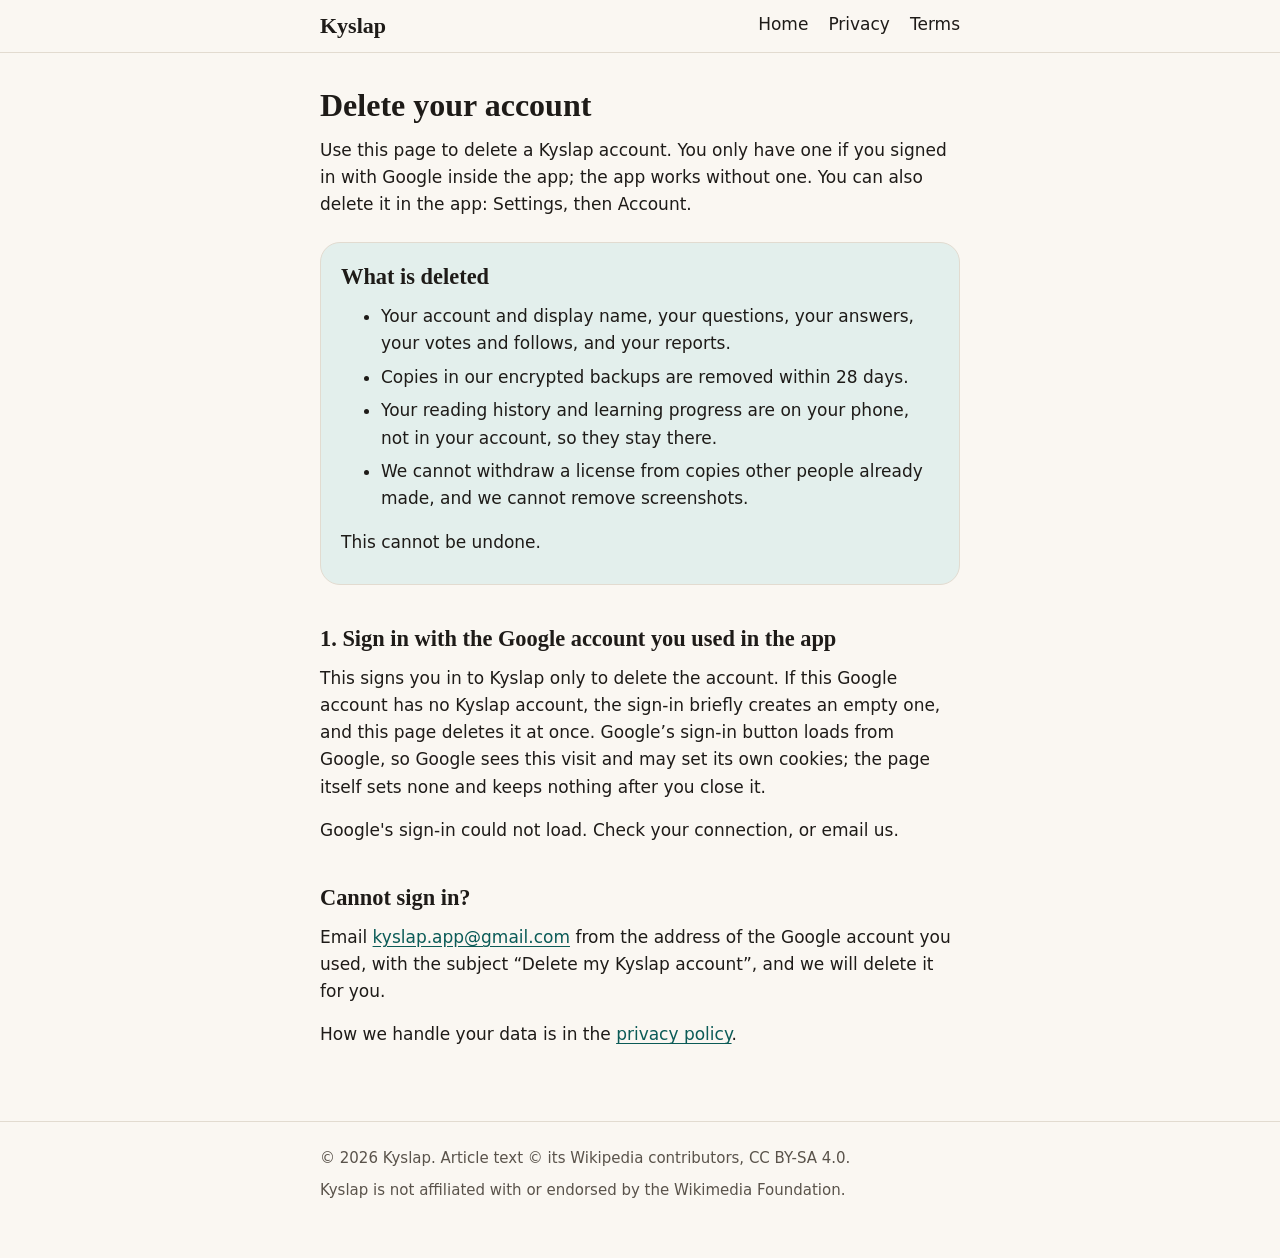
==== delete-account.html @ e76763af "Publish site from mind-bites@7a7c1b2" ====
<!doctype html>
<html lang="en">
<head>
<meta charset="utf-8">
<meta name="viewport" content="width=device-width, initial-scale=1">
<meta name="color-scheme" content="light dark">
<meta http-equiv="Content-Security-Policy" content="default-src 'none'; base-uri 'none'; form-action 'none'; script-src 'self' https://accounts.google.com/gsi/client; style-src 'self' https://accounts.google.com/gsi/style; frame-src https://accounts.google.com/gsi/; connect-src https://*.supabase.co https://accounts.google.com/gsi/; img-src 'self' data:">
<meta name="description" content="Delete your Kyslap account and everything you wrote with it.">
<meta name="robots" content="noindex">
<title>Delete your account · Kyslap</title>
<link rel="stylesheet" href="style.css">
</head>
<body>
<a class="skip" href="#main">Skip to content</a>
<header class="site"><div class="wrap">
<a class="brand" href="./">Kyslap</a>
<nav aria-label="Main"><a href="./">Home</a><a href="privacy.html">Privacy</a><a href="terms.html">Terms</a></nav>
</div></header>
<main id="main"><div class="wrap">
<h1>Delete your account</h1>
<p>Use this page to delete a Kyslap account. You only have one if you signed in with Google inside the app; the app works without one. You can also delete it in the app: Settings, then Account.</p>

<div class="panel tint">
<h2>What is deleted</h2>
<ul>
<li>Your account and display name, your questions, your answers, your votes and follows, and your reports.</li>
<li>Copies in our encrypted backups are removed within 28 days.</li>
<li>Your reading history and learning progress are on your phone, not in your account, so they stay there.</li>
<li>We cannot withdraw a license from copies other people already made, and we cannot remove screenshots.</li>
</ul>
<p>This cannot be undone.</p>
</div>

<noscript><p><strong>This page needs JavaScript to sign you in.</strong> You can also email us (see the end of this page).</p></noscript>

<div id="app" hidden>
<div id="step-signin" hidden>
<h2>1. Sign in with the Google account you used in the app</h2>
<p>This signs you in to Kyslap only to delete the account. If this Google account has no Kyslap account, the sign-in briefly creates an empty one, and this page deletes it at once. Google’s sign-in button loads from Google, so Google sees this visit and may set its own cookies; the page itself sets none and keeps nothing after you close it.</p>
<div id="google-button"></div>
</div>

<div id="step-confirm" hidden>
<h2>2. Confirm</h2>
<p id="who">You are signed in.</p>
<p>Deleting now removes the account described above. If this is the wrong Google account, close this page and start again.</p>
<p><label><input type="checkbox" id="understand"> I understand this cannot be undone.</label></p>
<p><button type="button" id="delete" class="btn" disabled>Delete my account</button></p>
</div>

<p id="status" role="status" aria-live="polite"></p>
</div>

<h2>Cannot sign in?</h2>
<p>Email <a href="mailto:kyslap.app@gmail.com">kyslap.app@gmail.com</a> from the address of the Google account you used, with the subject “Delete my Kyslap account”, and we will delete it for you.</p>
<p>How we handle your data is in the <a href="privacy.html">privacy policy</a>.</p>
</div></main>
<footer class="site"><div class="wrap">
<p>© 2026 Kyslap. Article text © its Wikipedia contributors, CC BY-SA 4.0.</p>
<p>Kyslap is not affiliated with or endorsed by the Wikimedia Foundation.</p>
</div></footer>
<script src="delete-account-config.js"></script>
<script src="delete-account.js"></script>
</body>
</html>
---- style.css ----
/* Kyslap site (SITE-01). Colours, radii and flat hairline style follow docs/design/DESIGN.md §2 and §4, so the site looks like the app.
   D57 provenance: docs/research/legal-pages.md. No external fonts or images. The pages contact no other server, except delete-account.html, which loads Google's sign-in script (privacy policy). */

/* cited: DESIGN.md §2 tokens `background`, `surface`, `text`, `textSecondary`, `accentText`, `border`, `hookTint`; every text pair is recomputed in docs/sessions/2026-10-10-site-01.md (WCAG 1.4.3, 4.5:1). */
:root {
  color-scheme: light dark;
  --bg: #faf7f2; --surface: #f1ece4; --tint: #e3efec; --text: #1e1b18; --muted: #5a534b; --accent: #0b5b57; --border: #e2dbd0; --rule: #8a8176; /* --rule: DESIGN.md §2 `outline` (cited) */
}
@media (prefers-color-scheme: dark) {
  :root { --bg: #151412; --surface: #211f1c; --tint: #15302d; --text: #f1ece4; --muted: #bdb4a8; --accent: #7ad3ca; --border: #34302b; --rule: #8c8378; }
}

/* aesthetic: system font stacks, because the app's own faces (Literata, Atkinson) are 250 KB each and a legal page should load at once on a slow connection; the serif stack keeps the "good book" tone of DESIGN.md §1. */
:root { --serif: Literata, "Iowan Old Style", Georgia, "Times New Roman", serif; --sans: "Atkinson Hyperlegible Next", system-ui, -apple-system, "Segoe UI", Roboto, sans-serif; }

/* cited: WCAG 1.4.4 (text resizes to 200%): every size is in rem, so it follows the reader's own text size. */
/* cited: WCAG 1.4.8 (at most 80 characters a line; line spacing at least 1.5): 40rem at 1.0625rem is about 75 characters; the 1.6 line spacing meets U1's 1.5 floor (PRINCIPLES U1, WCAG 1.4.12). */
/* aesthetic: 1.0625rem (17px) matches the app's 17sp body text (U1), which is itself an aesthetic choice with no source; the 1rem side gutter is the app's 16dp gutter (DESIGN.md §4). */
/* aesthetic: the headings and the home-page lede (h1 2rem, h2 1.4rem, h3 1.1rem, lede 1.25rem) echo the app's 28/20 display and title sizes; the 15px (0.9375rem) small text stays above U1's 14sp floor; the 2.5rem section spacing and the panel padding are visual rhythm, not reading-critical. */
html { -webkit-text-size-adjust: 100%; }
body { margin: 0; background: var(--bg); color: var(--text); font: 1.0625rem/1.6 var(--sans); overflow-wrap: anywhere; }
.wrap { max-width: 40rem; margin: 0 auto; padding: 0 1rem; }
a { color: var(--accent); text-underline-offset: 0.15em; }
a:focus-visible { outline: 3px solid var(--accent); outline-offset: 2px; border-radius: 2px; }
h1, h2, h3 { font-family: var(--serif); line-height: 1.25; margin: 0; }
h1 { font-size: 2rem; margin-bottom: 0.75rem; }
h2 { font-size: 1.4rem; margin: 2.5rem 0 0.75rem; scroll-margin-top: 1rem; }
h3 { font-size: 1.1rem; margin: 1.5rem 0 0.5rem; }
p, ul, ol, dl { margin: 0 0 1rem; }
li { margin-bottom: 0.4rem; }
.muted { color: var(--muted); font-size: 0.9375rem; }

/* Header and footer. cited: WCAG 1.4.10 (reflow at 320 CSS px with no horizontal scroll): the nav wraps. cited: WCAG 2.5.8 (target size, 24 CSS px): links in the nav have a 2.75rem tall tap area. */
.skip { position: absolute; left: -999px; top: 0; background: var(--accent); color: var(--bg); padding: 0.5rem 1rem; z-index: 10; }
.skip:focus { left: 0; }
header.site { border-bottom: 1px solid var(--border); }
header.site .wrap { display: flex; flex-wrap: wrap; align-items: center; justify-content: space-between; gap: 0 1.5rem; }
.brand { font: 600 1.375rem/1 var(--serif); color: var(--text); text-decoration: none; padding: 0.9rem 0; }
nav { display: flex; flex-wrap: wrap; gap: 0 1.25rem; }
nav a { display: inline-block; padding: 0.7rem 0; min-height: 1.35rem; color: var(--text); text-decoration: none; border-bottom: 2px solid transparent; }
nav a:hover { border-bottom-color: var(--rule); }
nav a[aria-current="page"] { border-bottom-color: var(--accent); color: var(--accent); font-weight: 700; }
main { padding: 2rem 0 1rem; }
footer.site { border-top: 1px solid var(--border); margin-top: 2.5rem; padding: 1.5rem 0 3rem; color: var(--muted); font-size: 0.9375rem; }
footer.site p { margin-bottom: 0.5rem; }

/* Panels: flat with a hairline border and the `lg` radius (DESIGN.md §4). */
.panel { background: var(--surface); border: 1px solid var(--border); border-radius: 20px; padding: 1.25rem 1.25rem 0.75rem; margin: 1.5rem 0; }
.panel.tint { background: var(--tint); }
.panel h2, .panel h3 { margin-top: 0; }
.lede { font: 1.25rem/1.5 var(--serif); }
.toc { padding-left: 1.25rem; }
.toc li { margin-bottom: 0.25rem; }
dt { font-weight: 700; margin-top: 0.75rem; }
dd { margin: 0.1rem 0 0; }
.updated { display: flex; flex-wrap: wrap; gap: 0.25rem 1rem; }

/* Button (delete-account.html). cited: WCAG 2.5.8 target size and 1.4.3 contrast: --accent text on --bg is the link pair, and the label uses --bg on --accent, the same pair reversed. */
.btn { font: inherit; min-height: 2.75rem; padding: 0.5rem 1.25rem; border: 0; border-radius: 12px; background: var(--accent); color: var(--bg); cursor: pointer; }
.btn:disabled { opacity: 0.4; cursor: not-allowed; }
.btn:focus-visible { outline: 3px solid var(--text); outline-offset: 2px; }
input[type="checkbox"] { width: 1.25rem; height: 1.25rem; vertical-align: -0.2rem; margin-right: 0.5rem; accent-color: var(--accent); }

/* Print: a reader may print or save the policy. */
@media print { header.site nav, .skip { display: none; } body { background: #fff; color: #000; font-size: 11pt; } a { color: #000; } .panel { border: 1px solid #999; background: none; } }
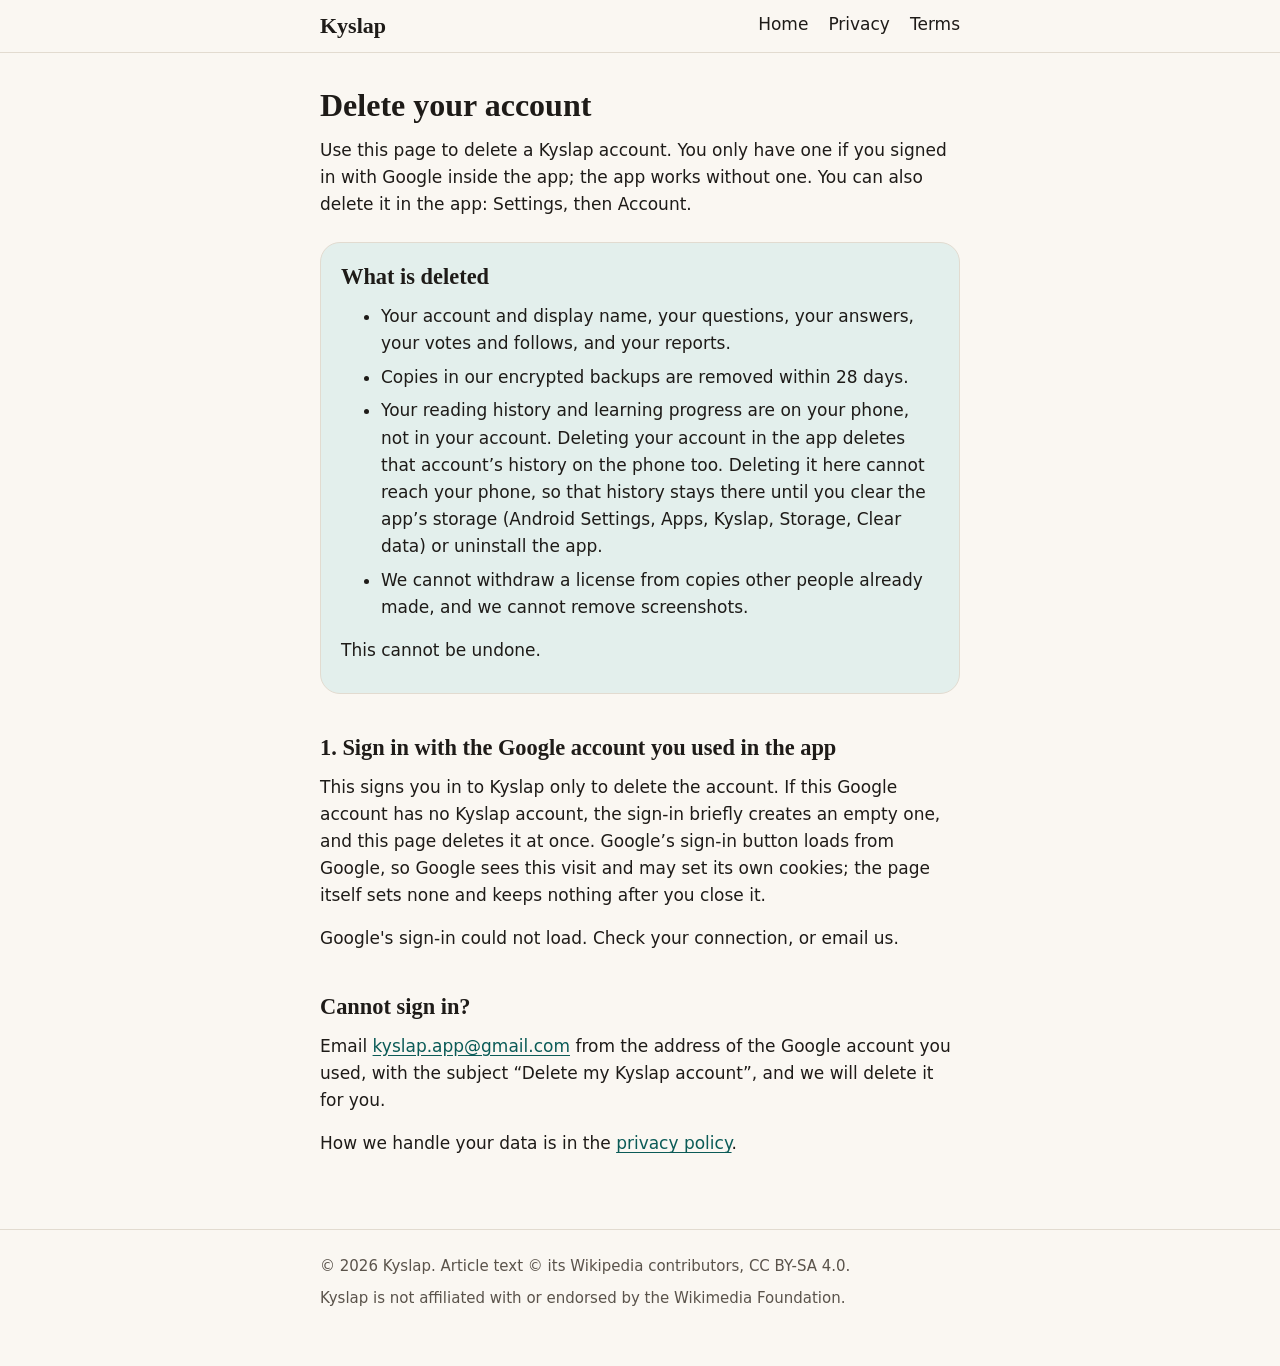
==== commit 0924eb24: "Publish site from mind-bites@e084726" ====
--- a/delete-account.html
+++ b/delete-account.html
@@ -25,7 +25,7 @@
 <ul>
 <li>Your account and display name, your questions, your answers, your votes and follows, and your reports.</li>
 <li>Copies in our encrypted backups are removed within 28 days.</li>
-<li>Your reading history and learning progress are on your phone, not in your account, so they stay there.</li>
+<li>Your reading history and learning progress are on your phone, not in your account. Deleting your account in the app deletes that account’s history on the phone too. Deleting it here cannot reach your phone, so that history stays there until you clear the app’s storage (Android Settings, Apps, Kyslap, Storage, Clear data) or uninstall the app.</li>
 <li>We cannot withdraw a license from copies other people already made, and we cannot remove screenshots.</li>
 </ul>
 <p>This cannot be undone.</p>
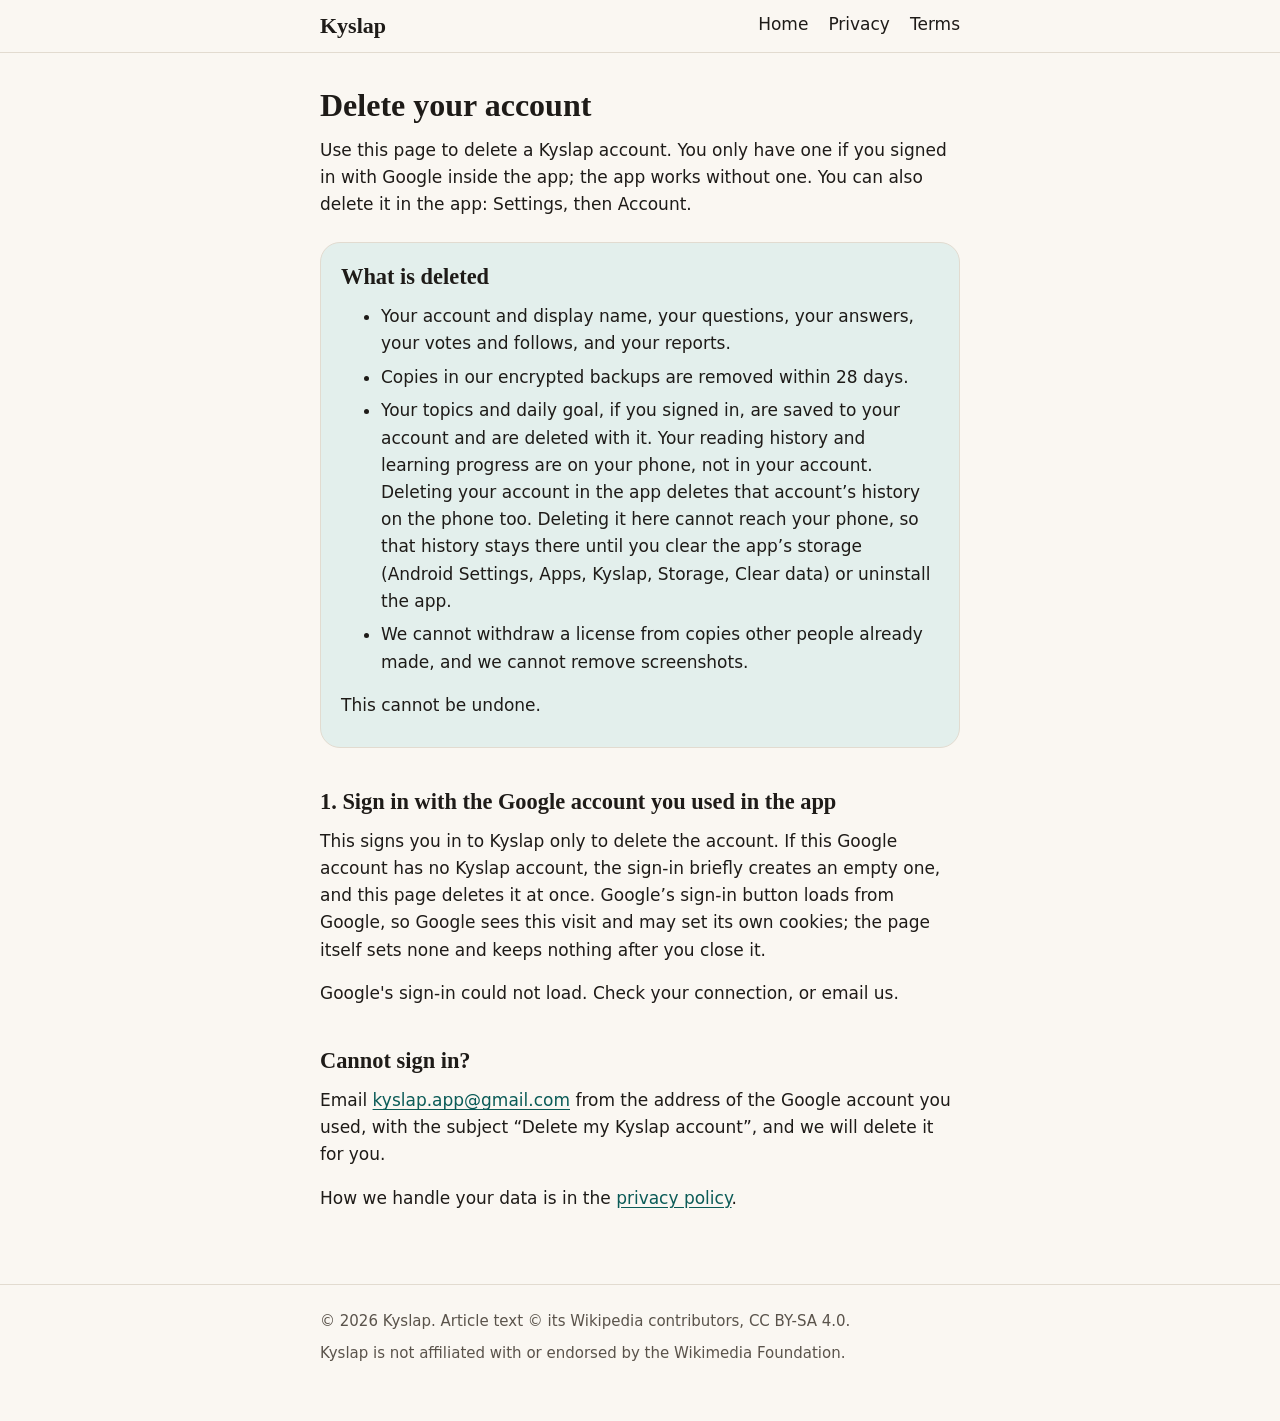
==== commit 8ec3f169: "Publish site from mind-bites@7da3159" ====
--- a/delete-account.html
+++ b/delete-account.html
@@ -25,7 +25,7 @@
 <ul>
 <li>Your account and display name, your questions, your answers, your votes and follows, and your reports.</li>
 <li>Copies in our encrypted backups are removed within 28 days.</li>
-<li>Your reading history and learning progress are on your phone, not in your account. Deleting your account in the app deletes that account’s history on the phone too. Deleting it here cannot reach your phone, so that history stays there until you clear the app’s storage (Android Settings, Apps, Kyslap, Storage, Clear data) or uninstall the app.</li>
+<li>Your topics and daily goal, if you signed in, are saved to your account and are deleted with it. Your reading history and learning progress are on your phone, not in your account. Deleting your account in the app deletes that account’s history on the phone too. Deleting it here cannot reach your phone, so that history stays there until you clear the app’s storage (Android Settings, Apps, Kyslap, Storage, Clear data) or uninstall the app.</li>
 <li>We cannot withdraw a license from copies other people already made, and we cannot remove screenshots.</li>
 </ul>
 <p>This cannot be undone.</p>
